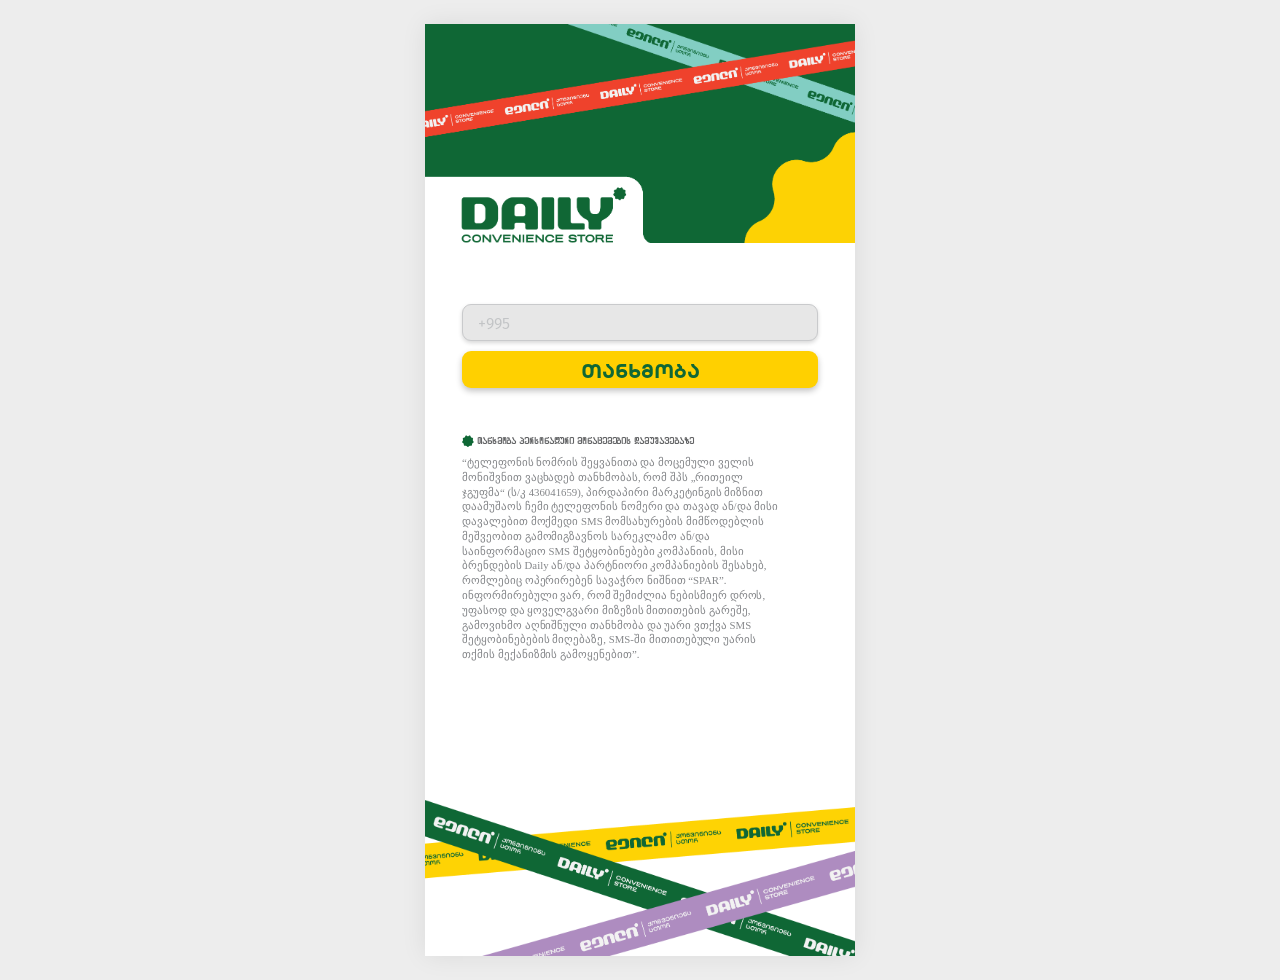
==== daily/index.html @ 4b518b19 "Add multi-brand consent pages" ====
<!doctype html>
<html lang="ka">
  <head>
    <meta charset="UTF-8" />
    <meta name="viewport" content="width=device-width, initial-scale=1.0" />
    <meta name="theme-color" content="#0f6735" />
    <meta name="description" content="Daily-ის SMS შეთავაზებების მიღებაზე თანხმობა." />
    <title>Daily | SMS თანხმობა</title>
    <link rel="stylesheet" href="/daily/styles.css" />
  </head>
  <body data-brand="daily">
    <main class="page-shell">
      <header class="hero" aria-label="Daily Convenience Store">
        <h1 class="sr-only">Daily Convenience Store</h1>
      </header>

      <section class="signup-panel" aria-labelledby="signup-title">
        <div class="form-wrap">
          <form id="signup-form" novalidate>
            <label class="website-field" aria-hidden="true">
              Website
              <input id="website" name="website" type="text" tabindex="-1" autocomplete="off" />
            </label>

            <label class="sr-only" for="phone">მობილური ტელეფონის ნომერი</label>
            <div class="phone-field">
              <input
                id="phone"
                name="phone"
                type="tel"
                inputmode="numeric"
                autocomplete="tel"
                placeholder="+995"
                maxlength="16"
                aria-describedby="phone-error"
                required
              />
            </div>
            <p class="field-error" id="phone-error" role="alert"></p>

            <button class="submit-button" type="submit">თანხმობა</button>

            <div class="consent-copy" aria-labelledby="signup-title">
              <img
                class="consent-art"
                src="/Daily assets/SVG/Asset 5.svg"
                alt=""
                aria-hidden="true"
              />
              <div class="sr-only">
                <h2 id="signup-title">თანხმობა პერსონალური მონაცემების დამუშავებაზე</h2>
                <p>
                  ტელეფონის ნომრის შეყვანითა და მოცემული ველის მონიშვნით ვაცხადებ თანხმობას,
                  რომ შპს „რითეილ ჯგუფმა“ (ს/კ 436041659), პირდაპირი მარკეტინგის მიზნით
                  დაამუშაოს ჩემი ტელეფონის ნომერი და თავად ან/და მისი დავალებით მოქმედი SMS
                  მომსახურების მიმწოდებლის მეშვეობით გამომიგზავნოს სარეკლამო ან/და
                  საინფორმაციო SMS შეტყობინებები კომპანიის, მისი ბრენდის Daily ან/და
                  პარტნიორი კომპანიების შესახებ, რომლებიც ოპერირებენ სავაჭრო ნიშნით “SPAR”.
                  ინფორმირებული ვარ, რომ შემიძლია ნებისმიერ დროს, უფასოდ და ყოველგვარი
                  მიზეზის მითითების გარეშე, გამოვიხმო აღნიშნული თანხმობა და უარი ვთქვა SMS
                  შეტყობინებების მიღებაზე, SMS-ში მითითებული უარის თქმის მექანიზმის გამოყენებით.
                </p>
              </div>
            </div>
          </form>

          <div class="success-state" id="success-state" hidden>
            <div class="success-icon" aria-hidden="true">✓</div>
            <h2>მადლობა!</h2>
            <p>შენი ნომერი წარმატებით დაემატა. კარგი ამბები მალე შენამდე მოვა.</p>
            <button type="button" class="reset-button" id="reset-form">სხვა ნომრის დამატება</button>
          </div>
        </div>
      </section>

      <div class="footer-art" aria-hidden="true"></div>
    </main>

    <script src="/script.js"></script>
  </body>
</html>
---- daily/styles.css ----
@font-face {
  font-family: "FiraGO Book";
  src: url("/Magniti/SVG/New folder/FiraGO-Book.otf") format("opentype");
  font-style: normal;
  font-weight: 400;
  font-display: swap;
}

@font-face {
  font-family: "Archi";
  src: url("/archi_mt_test3-Bold.otf") format("opentype");
  font-style: normal;
  font-weight: 700;
  font-display: swap;
}

:root {
  --daily-green: #0f6735;
  --daily-yellow: #ffd000;
  --muted: #848689;
}

* {
  box-sizing: border-box;
}

html {
  min-width: 280px;
  background: #fff;
}

body {
  min-width: 280px;
  min-height: 100vh;
  margin: 0;
  color: #636466;
  background: #fff;
  font-family: "FiraGO Book", "FiraGO", sans-serif;
}

button,
input {
  font: inherit;
}

.page-shell {
  width: min(100%, 430px);
  min-height: 100vh;
  margin: 0 auto;
  overflow: hidden;
  background: #fff;
}

.hero {
  width: 100%;
  height: clamp(143px, 50.9vw, 219px);
  margin: 0;
  background-image: url("/Daily assets/daily web.png");
  background-repeat: no-repeat;
  background-position: top center;
  background-size: 100% auto;
}

.signup-panel {
  position: relative;
  width: 100%;
  padding: clamp(40px, 14.15vw, 61px) 8.5% 0;
  background: #fff;
}

.form-wrap,
#signup-form {
  position: relative;
  width: 100%;
}

.sr-only,
.website-field {
  position: absolute !important;
  width: 1px !important;
  height: 1px !important;
  padding: 0 !important;
  margin: -1px !important;
  overflow: hidden !important;
  clip: rect(0, 0, 0, 0) !important;
  clip-path: inset(50%) !important;
  border: 0 !important;
  white-space: nowrap !important;
}

.phone-field {
  width: 100%;
  height: clamp(31px, 8.65vw, 37px);
  overflow: hidden;
  border: 1px solid #c9cacc;
  border-radius: clamp(7px, 2.05vw, 9px);
  background: #e7e7e7;
  box-shadow: 0 2px 4px rgb(0 0 0 / 16%);
}

.phone-field:focus-within {
  border-color: var(--daily-green);
  box-shadow: 0 2px 4px rgb(0 0 0 / 16%), 0 0 0 2px rgb(15 103 53 / 18%);
}

input[type="tel"] {
  width: 100%;
  height: 100%;
  padding: 1px clamp(12px, 3.55vw, 15px) 0;
  border: 0;
  outline: 0;
  color: #636466;
  background: transparent;
  font-family: "FiraGO Book", "FiraGO", sans-serif;
  font-size: clamp(14px, 3.82vw, 16px);
  line-height: 1;
}

input::placeholder {
  color: #c2c4c6;
  opacity: 1;
}

.field-error {
  margin: 5px 2px 0;
  color: #d52b1e;
  font-size: clamp(9px, 2.55vw, 11px);
  line-height: 1.25;
}

.field-error:empty {
  display: none;
}

.submit-button {
  width: 100%;
  height: clamp(31px, 8.55vw, 37px);
  margin: clamp(7px, 2.2vw, 9.5px) 0 0;
  padding: 1px 16px 0;
  border: 0;
  border-radius: clamp(7px, 2.05vw, 9px);
  outline: 0;
  color: var(--daily-green);
  background: var(--daily-yellow);
  box-shadow: 0 3px 6px rgb(0 0 0 / 24%);
  font-family: "Archi", "FiraGO", sans-serif;
  font-size: clamp(17px, 4.75vw, 20px);
  font-weight: 700;
  line-height: 1;
  cursor: pointer;
}

.submit-button:focus-visible,
.reset-button:focus-visible {
  box-shadow: 0 0 0 2px #fff, 0 0 0 4px var(--daily-green);
}

.submit-button:active,
.reset-button:active {
  transform: translateY(1px);
}

.submit-button:disabled {
  opacity: 0.72;
  cursor: wait;
  transform: none;
}

.consent-copy {
  width: 100%;
  margin-top: clamp(35px, 10.95vw, 47px);
}

.consent-art {
  display: block;
  width: 100%;
  height: auto;
}

.success-state {
  width: 100%;
  min-height: clamp(392px, 108vw, 464px);
  padding: clamp(45px, 12vw, 52px) 0 20px;
  text-align: center;
}

.success-state[hidden],
#signup-form[hidden] {
  display: none;
}

.success-icon {
  display: grid;
  width: 54px;
  height: 54px;
  margin: 0 auto 16px;
  place-items: center;
  border-radius: 50%;
  color: var(--daily-green);
  background: var(--daily-yellow);
  font-family: sans-serif;
  font-size: 28px;
  font-weight: 700;
}

.success-state h2 {
  margin: 0 0 10px;
  color: var(--daily-green);
  font-family: "Archi", "FiraGO", sans-serif;
  font-size: 26px;
}

.success-state p {
  max-width: 310px;
  margin: 0 auto;
  color: var(--muted);
  font-size: 14px;
  line-height: 1.5;
}

.reset-button {
  margin-top: 22px;
  padding: 11px 18px;
  border: 0;
  border-radius: 9px;
  color: var(--daily-green);
  background: var(--daily-yellow);
  font-family: "Archi", "FiraGO", sans-serif;
  cursor: pointer;
}

.footer-art {
  width: 100%;
  height: clamp(152px, 42.25vw, 182px);
  margin-top: calc(clamp(-8px, -1.8vw, -5px) + max(0px, 100svh - 216.8vw));
  background-image: url("/Daily assets/daily web.png");
  background-repeat: no-repeat;
  background-position: bottom center;
  background-size: 100% auto;
}

@media (max-width: 340px) {
  .signup-panel {
    padding-right: 7.5%;
    padding-left: 7.5%;
  }
}

@media (min-width: 520px) {
  html,
  body {
    background: #ededed;
  }

  body {
    padding: 24px 0;
  }

  .page-shell {
    min-height: 0;
    box-shadow: 0 0 24px rgb(0 0 0 / 8%);
  }
}

@media (prefers-reduced-motion: reduce) {
  * {
    scroll-behavior: auto !important;
  }
}
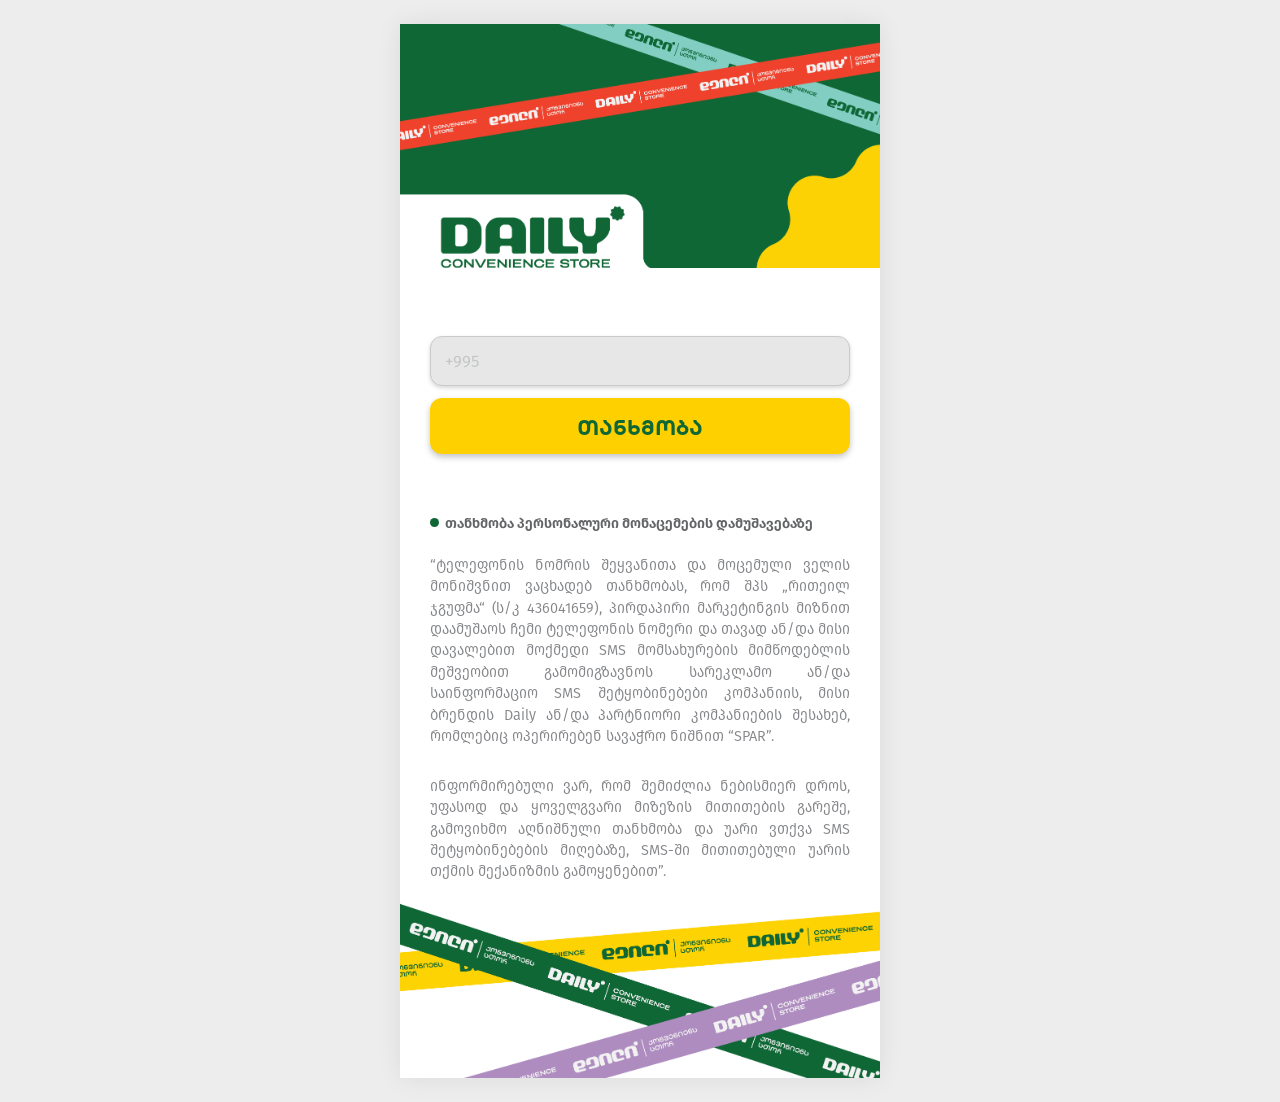
==== commit 48e2bbdd: "Match brand pages to Magniti scale" ====
--- a/daily/index.html
+++ b/daily/index.html
@@ -41,26 +41,9 @@
             <button class="submit-button" type="submit">თანხმობა</button>
 
             <div class="consent-copy" aria-labelledby="signup-title">
-              <img
-                class="consent-art"
-                src="/Daily assets/SVG/Asset 5.svg"
-                alt=""
-                aria-hidden="true"
-              />
-              <div class="sr-only">
-                <h2 id="signup-title">თანხმობა პერსონალური მონაცემების დამუშავებაზე</h2>
-                <p>
-                  ტელეფონის ნომრის შეყვანითა და მოცემული ველის მონიშვნით ვაცხადებ თანხმობას,
-                  რომ შპს „რითეილ ჯგუფმა“ (ს/კ 436041659), პირდაპირი მარკეტინგის მიზნით
-                  დაამუშაოს ჩემი ტელეფონის ნომერი და თავად ან/და მისი დავალებით მოქმედი SMS
-                  მომსახურების მიმწოდებლის მეშვეობით გამომიგზავნოს სარეკლამო ან/და
-                  საინფორმაციო SMS შეტყობინებები კომპანიის, მისი ბრენდის Daily ან/და
-                  პარტნიორი კომპანიების შესახებ, რომლებიც ოპერირებენ სავაჭრო ნიშნით “SPAR”.
-                  ინფორმირებული ვარ, რომ შემიძლია ნებისმიერ დროს, უფასოდ და ყოველგვარი
-                  მიზეზის მითითების გარეშე, გამოვიხმო აღნიშნული თანხმობა და უარი ვთქვა SMS
-                  შეტყობინებების მიღებაზე, SMS-ში მითითებული უარის თქმის მექანიზმის გამოყენებით.
-                </p>
-              </div>
+              <h2 id="signup-title"><span class="consent-mark" aria-hidden="true"></span>თანხმობა პერსონალური მონაცემების დამუშავებაზე</h2>
+              <p>“ტელეფონის ნომრის შეყვანითა და მოცემული ველის მონიშვნით ვაცხადებ თანხმობას, რომ შპს „რითეილ ჯგუფმა“ (ს/კ 436041659), პირდაპირი მარკეტინგის მიზნით დაამუშაოს ჩემი ტელეფონის ნომერი და თავად ან/და მისი დავალებით მოქმედი SMS მომსახურების მიმწოდებლის მეშვეობით გამომიგზავნოს სარეკლამო ან/და საინფორმაციო SMS შეტყობინებები კომპანიის, მისი ბრენდის Daily ან/და პარტნიორი კომპანიების შესახებ, რომლებიც ოპერირებენ სავაჭრო ნიშნით “SPAR”.</p>
+              <p>ინფორმირებული ვარ, რომ შემიძლია ნებისმიერ დროს, უფასოდ და ყოველგვარი მიზეზის მითითების გარეშე, გამოვიხმო აღნიშნული თანხმობა და უარი ვთქვა SMS შეტყობინებების მიღებაზე, SMS-ში მითითებული უარის თქმის მექანიზმის გამოყენებით”.</p>
             </div>
           </form>
 
--- a/daily/styles.css
+++ b/daily/styles.css
@@ -7,6 +7,14 @@
 }
 
 @font-face {
+  font-family: "FiraGO SemiBold";
+  src: url("/Magniti/SVG/New%20folder/FiraGO-SemiBold.ttf") format("truetype");
+  font-style: normal;
+  font-weight: 600;
+  font-display: swap;
+}
+
+@font-face {
   font-family: "Archi";
   src: url("/archi_mt_test3-Bold.otf") format("opentype");
   font-style: normal;
@@ -18,6 +26,7 @@
   --daily-green: #0f6735;
   --daily-yellow: #ffd000;
   --muted: #848689;
+  --page-gutter: clamp(20px, 6.2vw, 30px);
 }
 
 * {
@@ -44,7 +53,7 @@
 }
 
 .page-shell {
-  width: min(100%, 430px);
+  width: min(100%, 480px);
   min-height: 100vh;
   margin: 0 auto;
   overflow: hidden;
@@ -53,7 +62,7 @@
 
 .hero {
   width: 100%;
-  height: clamp(143px, 50.9vw, 219px);
+  height: clamp(143px, 50.9vw, 244px);
   margin: 0;
   background-image: url("/Daily assets/daily web.png");
   background-repeat: no-repeat;
@@ -64,7 +73,7 @@
 .signup-panel {
   position: relative;
   width: 100%;
-  padding: clamp(40px, 14.15vw, 61px) 8.5% 0;
+  padding: clamp(40px, 14.15vw, 68px) var(--page-gutter) 0;
   background: #fff;
 }
 
@@ -90,10 +99,10 @@
 
 .phone-field {
   width: 100%;
-  height: clamp(31px, 8.65vw, 37px);
+  height: clamp(44px, 11.7vw, 50px);
   overflow: hidden;
   border: 1px solid #c9cacc;
-  border-radius: clamp(7px, 2.05vw, 9px);
+  border-radius: 12px;
   background: #e7e7e7;
   box-shadow: 0 2px 4px rgb(0 0 0 / 16%);
 }
@@ -106,13 +115,13 @@
 input[type="tel"] {
   width: 100%;
   height: 100%;
-  padding: 1px clamp(12px, 3.55vw, 15px) 0;
+  padding: 1px 14px 0;
   border: 0;
   outline: 0;
   color: #636466;
   background: transparent;
   font-family: "FiraGO Book", "FiraGO", sans-serif;
-  font-size: clamp(14px, 3.82vw, 16px);
+  font-size: clamp(14px, 3.8vw, 17px);
   line-height: 1;
 }
 
@@ -122,10 +131,10 @@
 }
 
 .field-error {
-  margin: 5px 2px 0;
+  margin: 7px 2px 0;
   color: #d52b1e;
-  font-size: clamp(9px, 2.55vw, 11px);
-  line-height: 1.25;
+  font-size: clamp(10px, 2.8vw, 12px);
+  line-height: 1.3;
 }
 
 .field-error:empty {
@@ -134,17 +143,17 @@
 
 .submit-button {
   width: 100%;
-  height: clamp(31px, 8.55vw, 37px);
-  margin: clamp(7px, 2.2vw, 9.5px) 0 0;
-  padding: 1px 16px 0;
+  height: clamp(48px, 13vw, 56px);
+  margin: 12px 0 0;
+  padding: 1px 20px 0;
   border: 0;
-  border-radius: clamp(7px, 2.05vw, 9px);
+  border-radius: 12px;
   outline: 0;
   color: var(--daily-green);
   background: var(--daily-yellow);
   box-shadow: 0 3px 6px rgb(0 0 0 / 24%);
   font-family: "Archi", "FiraGO", sans-serif;
-  font-size: clamp(17px, 4.75vw, 20px);
+  font-size: clamp(17px, 4.7vw, 21px);
   font-weight: 700;
   line-height: 1;
   cursor: pointer;
@@ -168,13 +177,42 @@
 
 .consent-copy {
   width: 100%;
-  margin-top: clamp(35px, 10.95vw, 47px);
-}
-
-.consent-art {
-  display: block;
-  width: 100%;
-  height: auto;
+  margin-top: clamp(46px, 12.5vw, 60px);
+}
+
+.consent-copy h2 {
+  display: flex;
+  gap: 6px;
+  align-items: flex-start;
+  margin: 0 0 clamp(16px, 4.5vw, 21px);
+  color: #636466;
+  font-family: "FiraGO SemiBold", "FiraGO", sans-serif;
+  font-size: clamp(12px, 3.25vw, 14px);
+  font-weight: 600;
+  line-height: 1.4;
+  text-wrap: balance;
+}
+
+.consent-mark {
+  flex: 0 0 auto;
+  width: 9px;
+  height: 9px;
+  margin-top: 0.28em;
+  border-radius: 50%;
+  background: var(--daily-green);
+}
+
+.consent-copy p {
+  margin: 0 0 clamp(22px, 6vw, 28px);
+  color: var(--muted);
+  font-size: clamp(12.5px, 3.42vw, 14.5px);
+  line-height: 1.48;
+  text-align: justify;
+  text-justify: inter-word;
+}
+
+.consent-copy p:last-child {
+  margin-bottom: 0;
 }
 
 .success-state {
@@ -231,8 +269,8 @@
 
 .footer-art {
   width: 100%;
-  height: clamp(152px, 42.25vw, 182px);
-  margin-top: calc(clamp(-8px, -1.8vw, -5px) + max(0px, 100svh - 216.8vw));
+  height: clamp(152px, 42.25vw, 203px);
+  margin-top: clamp(-8px, -1.8vw, -5px);
   background-image: url("/Daily assets/daily web.png");
   background-repeat: no-repeat;
   background-position: bottom center;
@@ -241,8 +279,16 @@
 
 @media (max-width: 340px) {
   .signup-panel {
-    padding-right: 7.5%;
-    padding-left: 7.5%;
+    padding-right: 16px;
+    padding-left: 16px;
+  }
+
+  .consent-copy h2 {
+    font-size: 11.5px;
+  }
+
+  .consent-copy p {
+    font-size: 12.2px;
   }
 }
 
